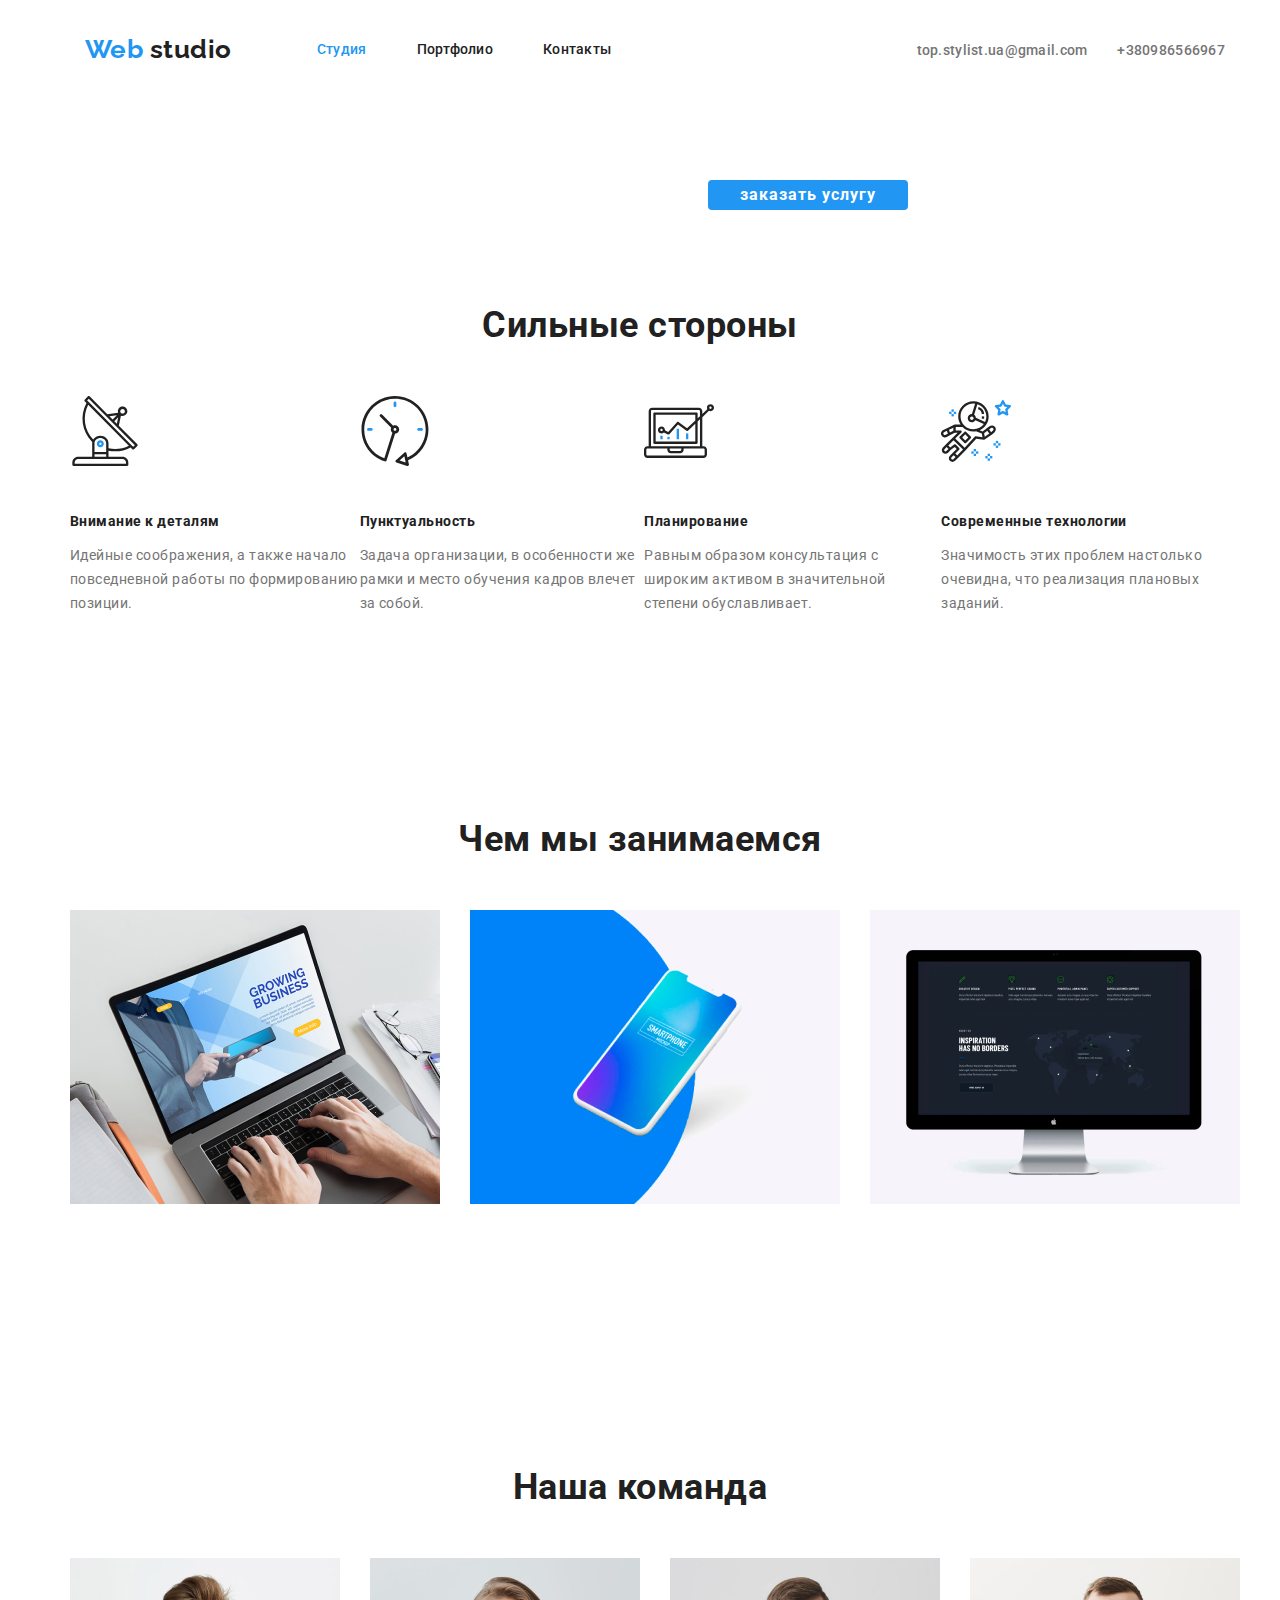
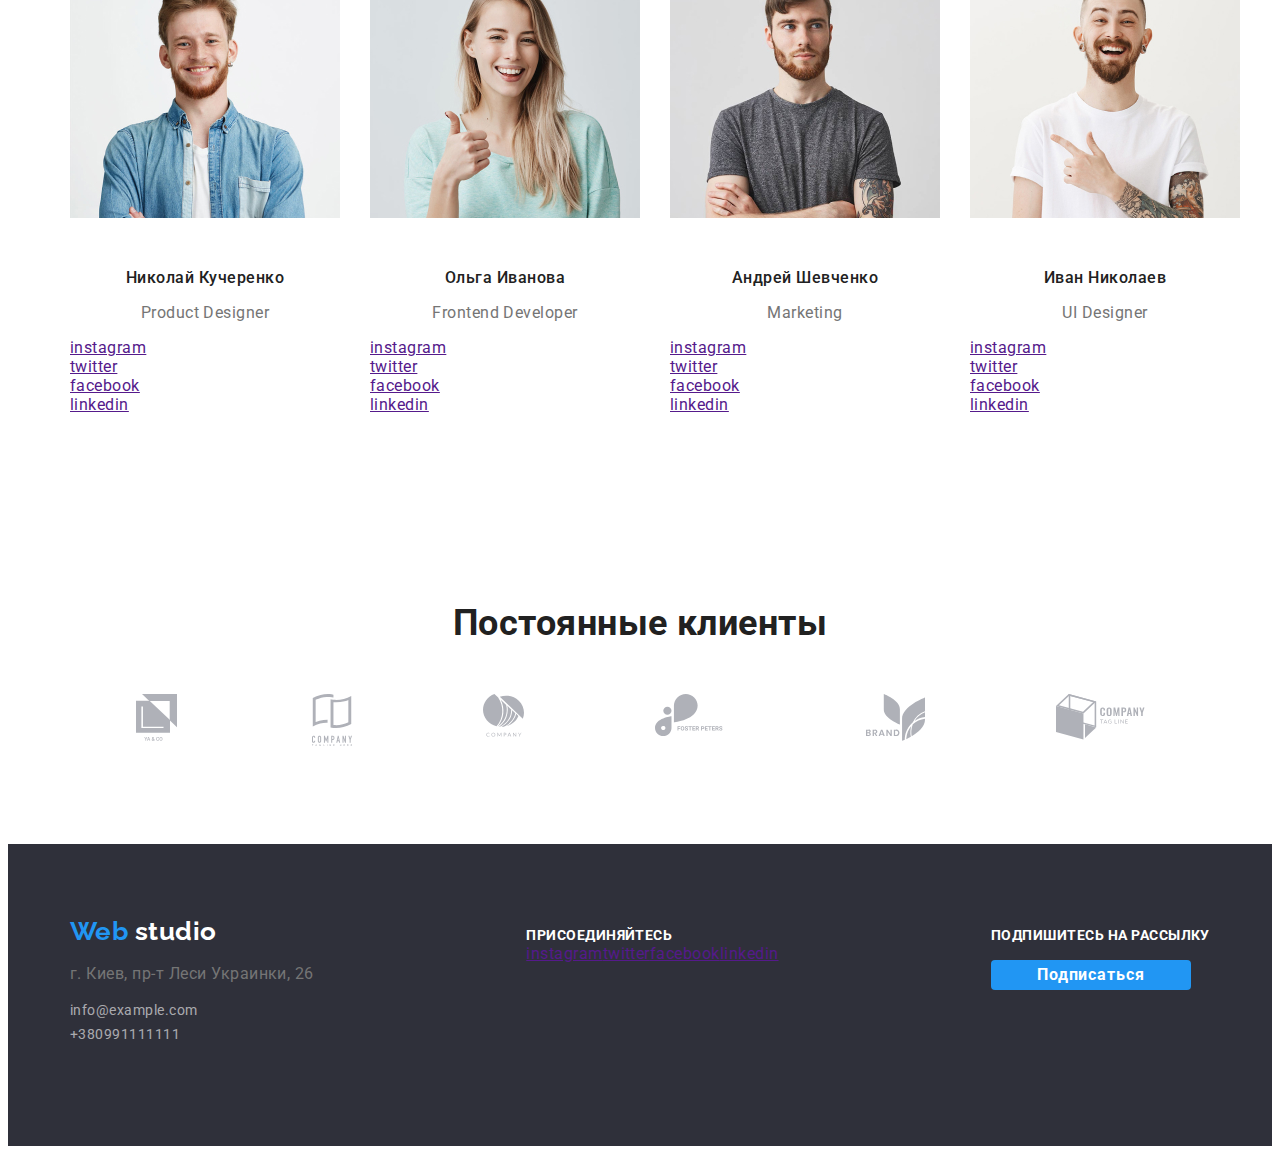
==== index.html @ e204d61e "загружает дз №3" ====
<!DOCTYPE html>
<html lang="ru">
  <head>
    <meta charset="UTF-8" />
    <meta name="viewport" content="width=device-width, initial-scale=1.0" />
    <title>Document</title>
    <link
      href="https://fonts.googleapis.com/css2?family=Raleway:wght@700&family=Roboto:wght@400;500;700&display=swap"
      rel="stylesheet"
    />
    <link rel="stylesheet" href="./css/styles.css" />
  </head>
  <body>
    <!-- navigator-->

    <header class="page-header container">
      <div class="container main-nav">
        <a href="./index.html" class="logo"
          >Web <span class="part-logo">studio</span></a
        >
        <nav class="main-nav">
          <ul class="site-nav list">
            <li class="item"><a href="" class="link main">Студия</a></li>
            <li class="item">
              <a href="./portfolio.html" class="link">Портфолио</a>
            </li>
            <li class="item"><a href="" class="link">Контакты</a></li>
          </ul>
        </nav>
        <!--contact-->
        <ul class="nav-registration list">
          <li class="item">
            <a class="link" href="mailto:top.stylist.ua@gmail.com"
              >top.stylist.ua@gmail.com</a
            >
          </li>
          <li class="item">
            <a class="link" href="tel:+380986566967">+380986566967</a>
          </li>
        </ul>
      </div>
    </header>

    <main>
      <!--hero-->

      <!-- forma order-->
      <section class="hero">
        <div>
          <h1 class="title">Эффективные решения для вашего бизнеса</h1>
          <a class="button" href="">заказать услугу</a>
        </div>
      </section>

      <section class="section">
        <!--our qualities-->
        <h2 class="section-title">Сильные стороны</h2>
        <div class="container">
          <ul class="strong-side list">
            <li>
              <img class="img" src="./image/antenna.svg" alt="антена" />
              <h3 class="title">Внимание к деталям</h3>
              <p class="text">
                Идейные соображения, а также начало повседневной работы по
                формированию позиции.
              </p>
            </li>
            <li>
              <img class="img" src="./image/clock1.svg" alt="часы" />
              <h3 class="title">Пунктуальность</h3>
              <p class="text">
                Задача организации, в особенности же рамки и место обучения
                кадров влечет за собой.
              </p>
            </li>
            <li>
              <img class="img" src="./image/diagram1.svg" alt="диаграмма" />
              <h3 class="title">Планирование</h3>
              <p class="text">
                Равным образом консультация с широким активом в значительной
                степени обуславливает.
              </p>
            </li>
            <li>
              <img class="img" src="./image/astronaut.svg" alt="астронафт" />
              <h3 class="title">Современные технологии</h3>
              <p class="text">
                Значимость этих проблем настолько очевидна, что реализация
                плановых заданий.
              </p>
            </li>
          </ul>
        </div>
      </section>

      <!--product -->

      <section class="section">
        <div class="container">
          <h2 class="section-title">Чем мы занимаемся</h2>
          <ul class="our-profile list">
            <li class="flex-element">
              <img src="./image/laptop.jpg" alt="ноутбук" width="370" />
              <h3 class="title">Десктопные приложения</h3>
            </li>
            <li class="flex-element">
              <img src="./image/phone.jpg" alt="телефон" width="370" />
              <h3 class="title">Мобильные приложения</h3>
            </li>
            <li class="flex-element">
              <img src="./image/desktop.jpg" alt="компьютер" width="370" />
              <h3 class="title">Дизайнерские решения</h3>
            </li>
          </ul>
        </div>
      </section>

      <!-- our team-->
      <div class="container">
        <section class="section team">
          <h2 class="section-title">Наша команда</h2>
          <ul class="flex-team list">
            <li class="element">
              <img
                class="img"
                src="./image/nikolay-kucheryavenko.jpg"
                alt="джон"
                width="270"
              />
              <h3 class="team-title">Николай Кучеренко</h3>
              <p class="text">Product Designer</p>
              <ul class="list">
                <li><a href="">instagram</a></li>
                <li><a href="">twitter</a></li>
                <li><a href="">facebook</a></li>
                <li><a href="">linkedin</a></li>
              </ul>
            </li>

            <li class="element">
              <img
                class="img"
                src="./image/olga-ivanova.jpg"
                alt="марта"
                width="270"
              />
              <h3 class="team-title">Ольга Иванова</h3>
              <p class="text">Frontend Developer</p>
              <ul class="list">
                <li><a href="">instagram</a></li>
                <li><a href="">twitter</a></li>
                <li><a href="">facebook</a></li>
                <li><a href="">linkedin</a></li>
              </ul>
            </li>
            <li class="element">
              <img
                class="img"
                src="./image/andrey-shevchenko.jpg"
                alt="роберт"
                width="270"
              />
              <h3 class="team-title">Андрей Шевченко</h3>
              <p class="text">Marketing</p>
              <ul class="list">
                <li><a href="">instagram</a></li>
                <li><a href="">twitter</a></li>
                <li><a href="">facebook</a></li>
                <li><a href="">linkedin</a></li>
              </ul>
            </li>
            <li class="element">
              <img
                class="img"
                src="./image/ivan-nikolaev.jpg"
                alt="мартин"
                width="270"
              />
              <h3 class="team-title">Иван Николаев</h3>
              <p class="text">UI Designer</p>
              <ul class="list">
                <li><a href="">instagram</a></li>
                <li><a href="">twitter</a></li>
                <li><a href="">facebook</a></li>
                <li><a href="">linkedin</a></li>
              </ul>
            </li>
          </ul>
        </section>
      </div>
      <!-- our client-->
      <section class="section container">
        <h2 class="section-title">Постоянные клиенты</h2>
        <ul class="flex-client list">
          <li class="element">
            <a href=""><img src="./image/client1.svg" alt="клиент1" /></a>
          </li>
          <li class="element">
            <a href=""><img src="./image/client2.svg" alt="клиент2" /></a>
          </li>
          <li class="element">
            <a href=""><img src="./image/client3.svg" alt="клиент3" /></a>
          </li>
          <li class="element">
            <a href=""><img src="./image/client4.svg" alt="клиент4" /></a>
          </li>
          <li class="element">
            <a href=""><img src="./image/client5.svg" alt="клиент5" /></a>
          </li>
          <li class="element">
            <a href=""><img src="./image/client6.svg" alt="клиент6" /></a>
          </li>
        </ul>
      </section>
    </main>
    <footer class="footer">
      <div class="footer-flex container">
        <address class="adres">
          <a class="logo" href=""
            >Web <span class="logo-footer"> studio</span></a
          >
          <p class="text-adres">г. Киев, пр-т Леси Украинки, 26</p>
          <a class="link" href="mailto:info@example.com">info@example.com</a>
          <br />
          <a class="link" href="tel:+380991111111">+380991111111</a>
        </address>

        <div class="contact-footer">
          <b class="contact">Присоединяйтесь</b>
          <ul class="social list">
            <li><a href="">instagram</a></li>
            <li><a href="">twitter</a></li>
            <li><a href="">facebook</a></li>
            <li><a href="">linkedin</a></li>
          </ul>
        </div>
        <div class="contact-button">
          <b class="contact">Подпишитесь на рассылку</b> <br />
          <p class="button">Подписаться</p>
        </div>
      </div>
    </footer>
  </body>
</html>
---- css/styles.css ----
:root {
  --primary-text-color: #757575;
  --title-text-color: #212121;
  --accent-color: #2196f3;
  --primary-white-color: #ffffff;
  

  --secondary-background: #F5F4FA;
  --footer-color: #2F303A;
  --secondary-link: rgba(255, 255, 255, 0.6)


}
/* основной текст тексат #757575 */
/* текст заголовков #212121 */
/* цвет наведения #2196F3 */
/* фон первичный #E5E5E5 */
/* фон  вторичный #F5F4FA */
/* фон хэдер #FFFFFF */
/* фон футер #2F303A */



*, ::before, ::after {
  box-sizing: border-box;
}

body {
  background-color:var(--primary-white-color);
  color: var(--primary-text-color);
  font-family: roboto, sans-serif;
  letter-spacing: 0.03em;
}
h1,
h2,
h3,
h4,
h5,
h6 {
  color: var(--title-text-color);
}

.container {
  margin-left: auto;
  margin-right: auto;
  width: 1170px;
  padding-left: 15px;
  padding-right: 15px;
  

}
.container-padding {
  padding-bottom: 94px;
  padding-top: 94px;
  margin-bottom: 94px;
  background-color: var(--secondary-background);
}
/* header */

.page-header {
  background-color: var(--primary-white-color)
margin-bottom: 0px;

}
  

/* logo */
.logo {
  
  color: var(--accent-color);
  font-family: Raleway;

  font-weight: 700;
  font-size: 26px;
  line-height: 1.2;
  text-decoration: none;
}

.part-logo {
  color: var(--title-text-color);
}
.logo-footer {
  color: var(--primary-white-color);
}

.part-logo:hover,
.part-logo:focus {
  color: var(--accent-color);
}
.logo:hover,
.logo:focus {
  color: var(--title-text-color);
}
/* все списки */

.list {
  padding: 0;
  margin: 0;
  list-style: none;
}
/* nav */

.main-nav {
  display: flex ;
  align-items: center; 
  margin-bottom: 0px;
}

.site-nav {
  display: flex;
  margin-left: 85px;
  

}
.site-nav .item {
  margin-right: 50px;
  
}

.site-nav .item:last-child {
  margin-right: 0px;
}

.site-nav .link {
  display: block;
  padding-top: 32px;
  padding-bottom: 32px;

  color: var(--title-text-color);

  font-weight: 500;
  font-size: 14px;
  line-height: 1.14;
  letter-spacing: 0.02em;
  text-decoration: none;

}
.site-nav .link:hover,
.site-nav .link:focus {
  color: Var(--accent-color);
}

.nav-registration {
  display: flex;
  margin-left: auto;
}


.nav-registration .item:not(:last-child) {
  margin-right: 30px;
}

.nav-registration .item {
  display: block;
  padding-top: 32px;
  padding-bottom: 32px;Ї

  }
  .nav-registration .link {
    color: var(--primary-text-color);
    font-weight: 500;
    font-size: 14px;
    line-height: 1.14;
    letter-spacing: 0.02em;
    text-decoration: none;
  }
  .nav-registration .link:hover,
  .nav-registration .link:focus {
    color: Var(--accent-color);
  }
  
  

  .site-nav .link.main {
    color: var(--accent-color);
  }
  /* Hero */
  .hero {
    min-width: 1600px;
    

    text-align: center;


   
  }
  .hero .title {
    margin-top: 0;
    margin-bottom: 30;
    color: var(--primary-white-color);

    font-weight: 900;
    font-size: 44px;
    line-height: 1.36;

    text-align: center;
    letter-spacing: 0.06em;
    text-transform: uppercase;
  }

  /* button */
  .button {
    display: inline-block;
    min-width: 200px;
    border-radius: 4px;
    padding: 10px 32 px;

    color: var(--primary-white-color);
    background-color: var(--accent-color);

    font-weight: 700;
    font-size: 16px;
    line-height: 1.87;
    letter-spacing: 0.06em;
    text-decoration: none;
    text-align: center;
  }
  .button-filter {
    display: flex;
    justify-content: center ;
    margin-top: 94px;
    margin-bottom: 50px;
  }
  
  
  .button-filter .button {
    
    color: var(--title-text-color);
    background-color:var(--secondary-background)  ;
    border: 0px;
    
    
    padding-left: 22px;
    padding-right: 22px;
    padding-top: 6px;
    padding-bottom: 6px;
    min-width: 73px;
    margin-right: 8px;
  }

  .button-filter:last-child
  {
    margin-right: 0px;
  }
  .button-filter .button:hover,.button-filter .button:focus {
    background-color: var(--accent-color);
    color: var(--primary-white-color);
  }

  /* section */
  .section-title {
  margin-top: 0;
  margin-bottom: 50px;
  color: var(--title-text-color);

  font-weight: 700;
  font-size: 36px;
  line-height: 1.17;
  text-align: center;
}
.section .title {
  margin-bottom: 10px;
}

  .section {
    padding-top: 94px;
    padding-bottom: 94px;
    
  }
.section .no-padding {
  padding-top: 0px;
  padding-bottom: 0px;
}






.section .img {
  margin-bottom: 30px;
}


/* strong-side */

.strong-side {
  display: flex;
  

}

.strong-side .title {
  color: var(--title-text-color);

  font-weight: 700;
  font-size: 14px;
  line-height: 1.14;
}

.strong-side .text {
  font-weight: 400;
  font-size: 14px;
  line-height: 1.71;
}
/* our profile */

.our-profile {
  display: flex;
  margin-left: auto;
  margin-right: auto;
  
}

.our-profile .title {

  
  color: var(--primary-white-color);
  
  font-weight: 700;
  font-size: 14px;
  line-height: 1.14;

  text-align: center;
}
/* our team */
.flex-team
{ 
display: flex;
margin-left: auto;
margin-right: auto;

}
.flex-team .element:not(:last-child)  {
  margin-right: 30px;
  }


.team-title {
  font-weight: 500;
  font-size: 16px;
  line-height: 1.19;

  text-align: center;
  margin-bottom: 10px;
}

.team .text {
  font-weight: 400;
  font-size: 16px;
  line-height: 1.19;

  text-align: center;
}

/* our client */

.flex-client  {
  display: flex;
  
}

.flex-client .element
{
  
  margin-right: 30px;
  margin-left: auto;
margin-right: auto;
  }


/* footer  */

.footer-flex{
display: flex;
  justify-content: space-between;
  align-items: baseline;
  padding-top: 72px;
  padding-bottom: 100px;
}

.footer {
  background-color: var(--footer-color)
 
}
/* footer logo */
.adres .logo {
  margin-top: 20px;
}

/* adres */
.adres {
  font-style: normal;
  
}
}
.adres .text {
  color: var(--primary-white-color);

  font-weight: 400;
  font-size: 14px;
  line-height: 1.71;
}
.adres .link {
  color: var(--secondary-link);

  font-weight: 400;
  font-size: 14px;
  line-height: 1.71;
  text-decoration: none;
}  
  .adres .link:hover, .adres .link:focus
   {
    color: var(--accent-color)
  }

/* contact */



.contact {
  margin-bottom: 20px;

  color: var(--primary-white-color);

  font-weight: 700;
  font-size: 14px;
  line-height: 1.14;

  text-transform: uppercase;
}

.social {
  display: flex;
}
/* our project */

.project {
  display: flex;
  flex-wrap: wrap;
  
}

.project-link {
  text-decoration: none;
}

.flex-element {
  width: 380px;
  margin-right: 30px;
  margin-bottom: 30px;


}

.flex-element:nth-child(3n)
{
  margin-right: 0px;
}
 
.flex-element:not(:nth-child(-n + 3))  {
margin-bottom: 0px;}


.project .title {
  color: var(--title-text-color);

  font-weight: 700;
  font-size: 18px;
  line-height: 2;

  letter-spacing: 0.06em;
}
.project .text {
  color: var(--primary-text-color);

  font-weight: 400;
  font-size: 16px;
  line-height: 1.9;
}
.project .description {
  color: var(--primary-white-color);
  background-color: var(--accent-color);

  font-weight: 400;
  font-size: 18px;
  line-height: 1.56;
}

.card-content {
padding-left: 24px;
padding-right: 24px;
padding-top: 20px;
padding-bottom: 20px;

width: 370px  ;



background: var(--primary-white-color);
border: 1px solid #EEEEEE;
box-sizing: border-box;

}

.card-image {
  display: block;
}
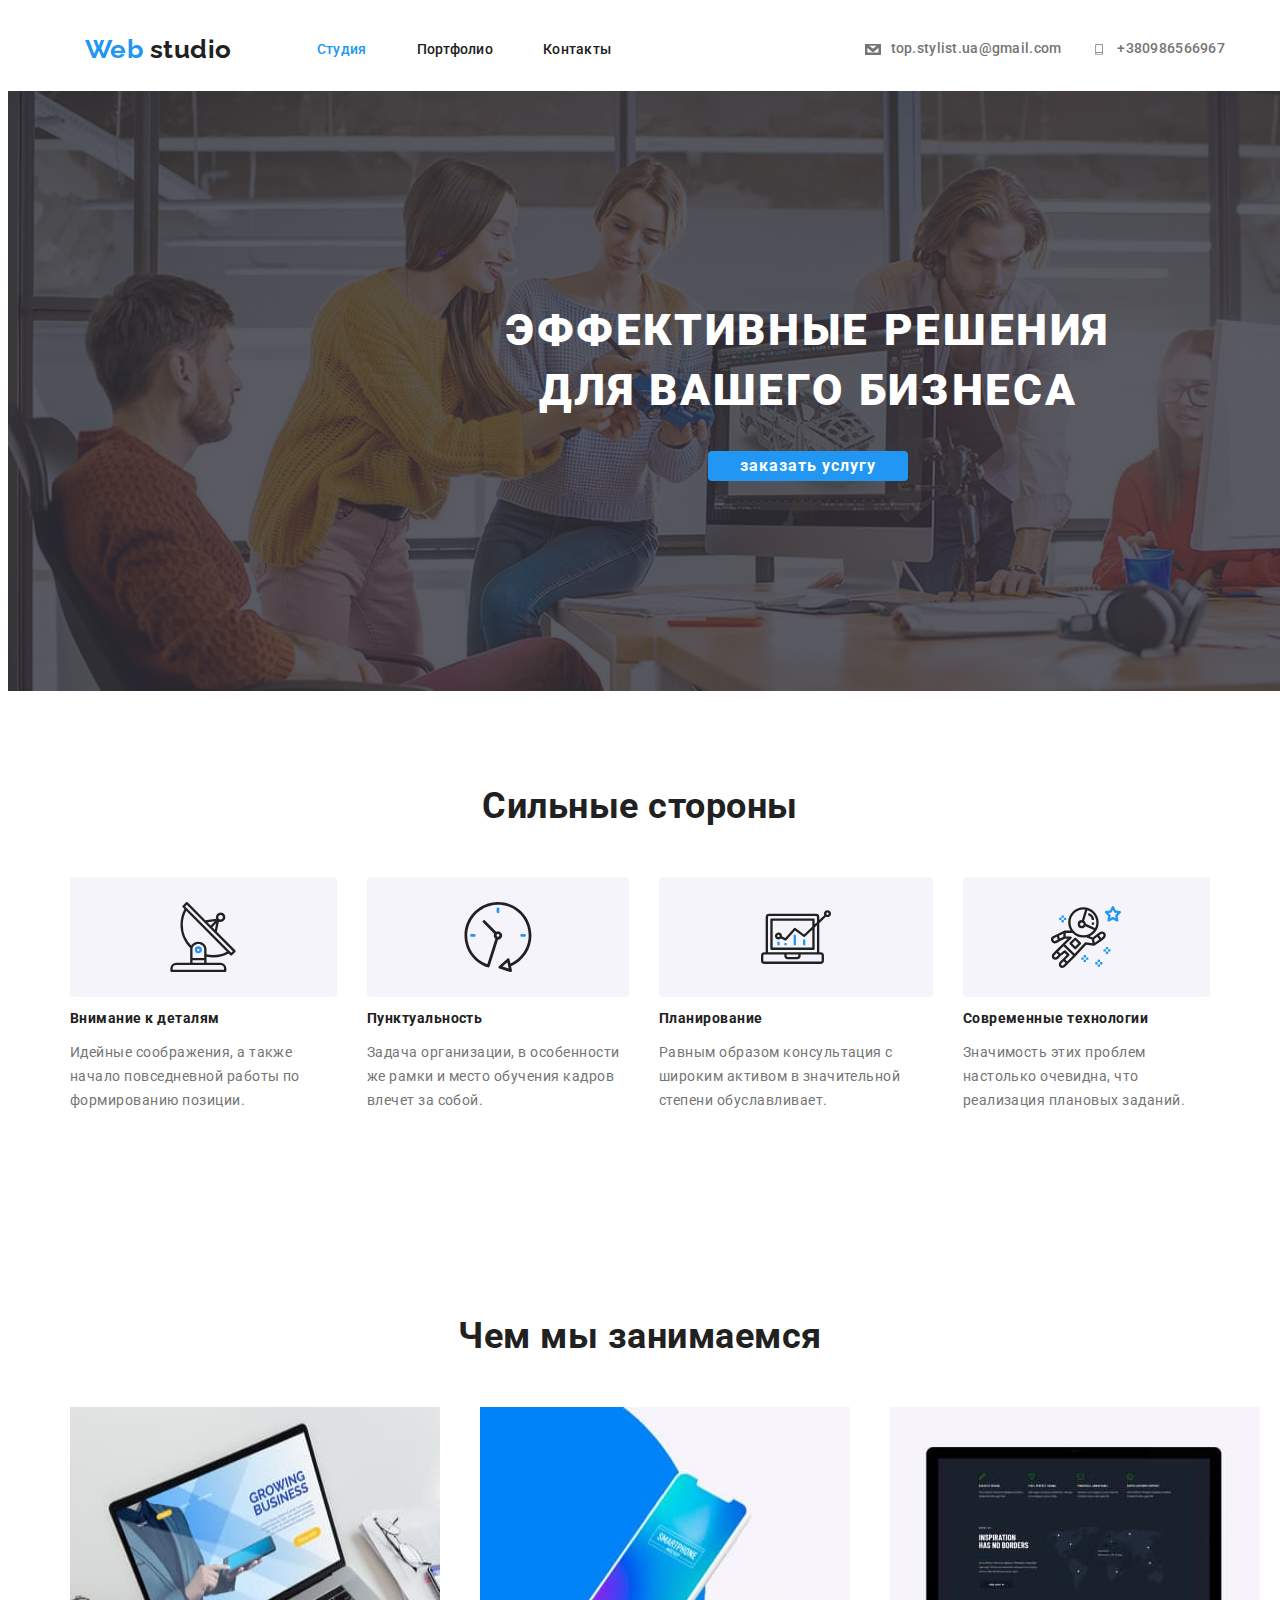
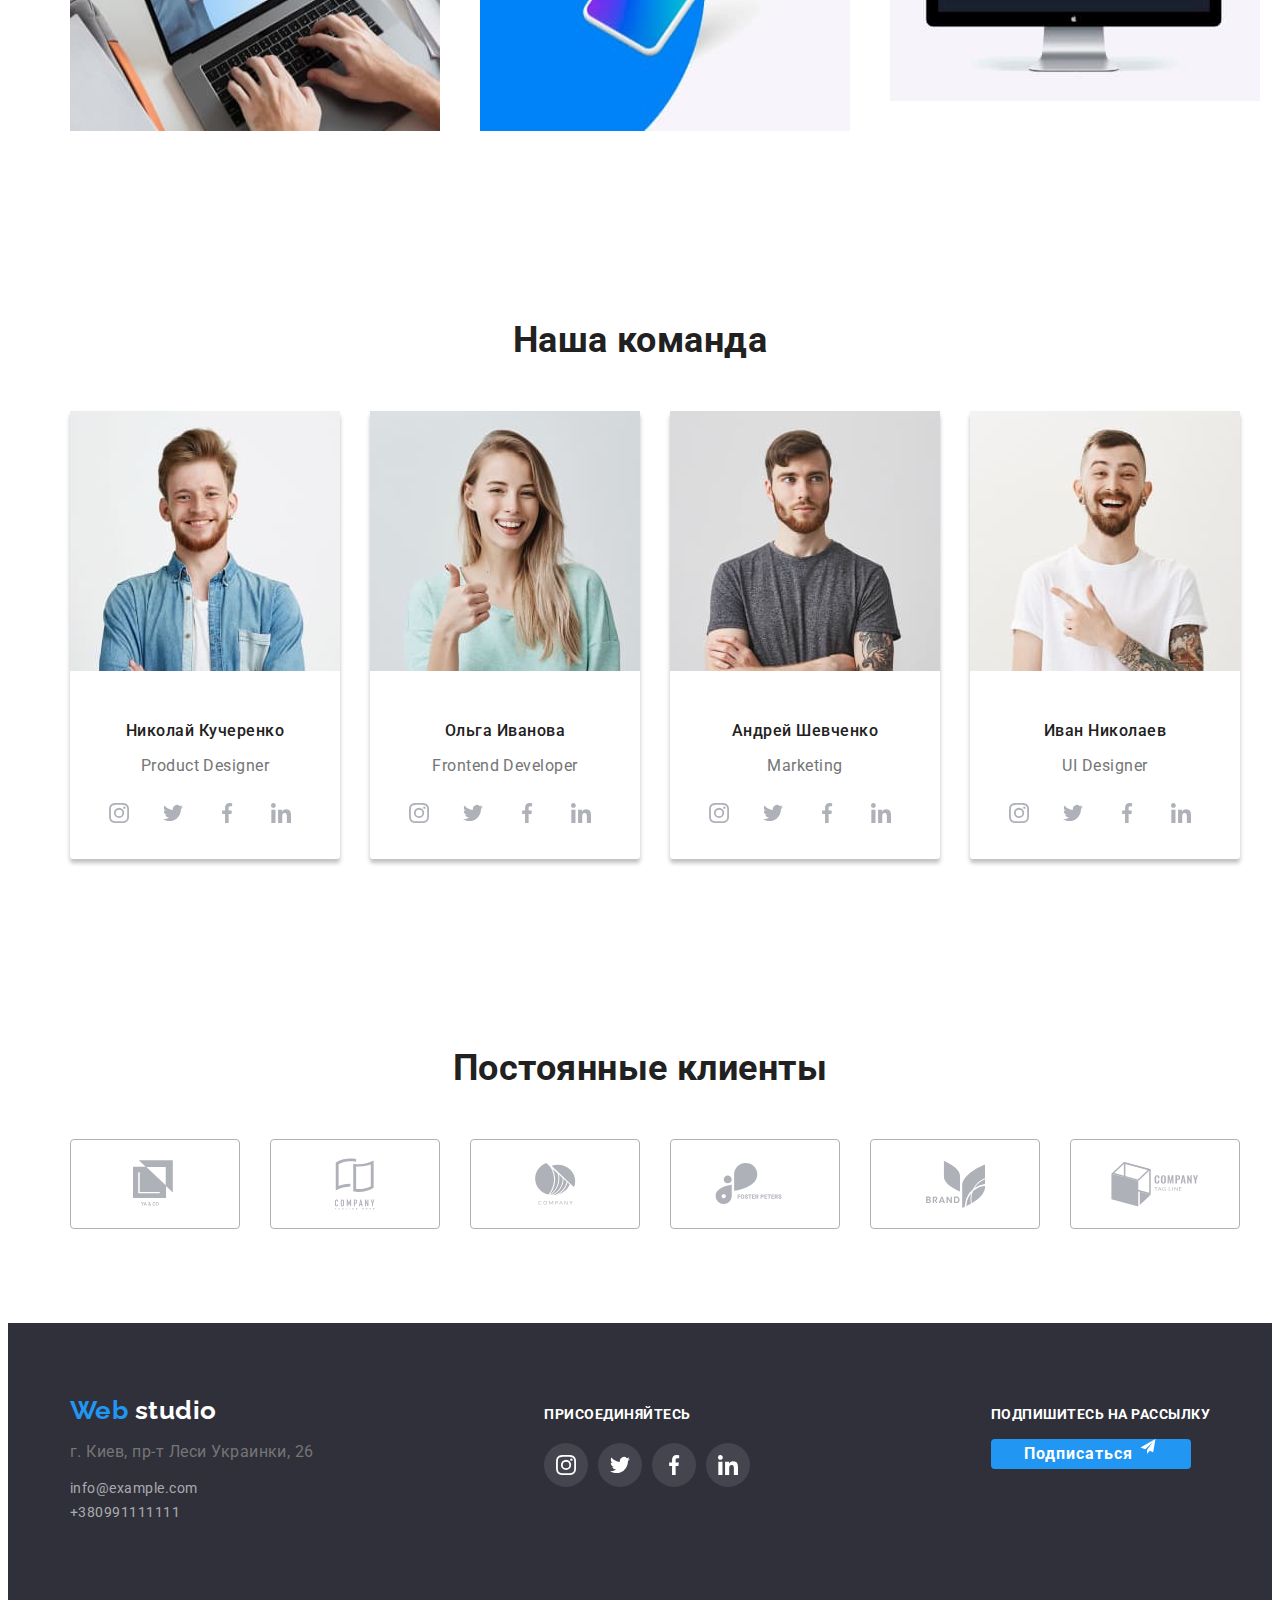
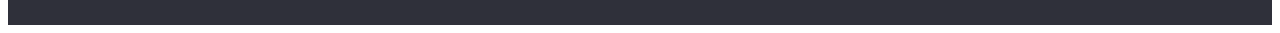
==== commit 0cb3a3ec: "раставляет декоративные элементы" ====
--- a/index.html
+++ b/index.html
@@ -28,14 +28,26 @@
           </ul>
         </nav>
         <!--contact-->
+
         <ul class="nav-registration list">
           <li class="item">
-            <a class="link" href="mailto:top.stylist.ua@gmail.com"
-              >top.stylist.ua@gmail.com</a
-            >
+            <div class="icon-contact">
+              <svg class="svg-contact" width="16" height="11.2">
+                <use href="./image/symbol-defs-opt.svg#icon-envelope"></use>
+              </svg>
+
+              <a class="link" href="mailto:top.stylist.ua@gmail.com"
+                >top.stylist.ua@gmail.com</a
+              >
+            </div>
           </li>
           <li class="item">
-            <a class="link" href="tel:+380986566967">+380986566967</a>
+            <div class="icon-contact">
+              <svg class="svg-contact" width="16" height="11.2">
+                <use href="./image/symbol-defs-opt.svg#icon-smartphone"></use>
+              </svg>
+              <a class="link" href="tel:+380986566967">+380986566967</a>
+            </div>
           </li>
         </ul>
       </div>
@@ -47,42 +59,61 @@
       <!-- forma order-->
       <section class="hero">
         <div>
-          <h1 class="title">Эффективные решения для вашего бизнеса</h1>
+          <h1 class="title">
+            Эффективные решения <br />
+            для вашего бизнеса
+          </h1>
           <a class="button" href="">заказать услугу</a>
         </div>
       </section>
 
       <section class="section">
-        <!--our qualities-->
+        <!--strong side-->
         <h2 class="section-title">Сильные стороны</h2>
         <div class="container">
           <ul class="strong-side list">
-            <li>
-              <img class="img" src="./image/antenna.svg" alt="антена" />
+            <li class="icon">
+              <div class="background">
+                <svg class="svg" width="70" height="70">
+                  <use href="./image/symbol-defs-opt.svg#icon-antenna"></use>
+                </svg>
+              </div>
               <h3 class="title">Внимание к деталям</h3>
               <p class="text">
                 Идейные соображения, а также начало повседневной работы по
                 формированию позиции.
               </p>
             </li>
-            <li>
-              <img class="img" src="./image/clock1.svg" alt="часы" />
+            <li class="icon">
+              <div class="background">
+                <svg class="svg" width="70" height="70">
+                  <use href="./image/symbol-defs-opt.svg#icon-clock1"></use>
+                </svg>
+              </div>
               <h3 class="title">Пунктуальность</h3>
               <p class="text">
                 Задача организации, в особенности же рамки и место обучения
                 кадров влечет за собой.
               </p>
             </li>
-            <li>
-              <img class="img" src="./image/diagram1.svg" alt="диаграмма" />
+            <li class="icon">
+              <div class="background">
+                <svg class="svg" width="70" height="70">
+                  <use href="./image/symbol-defs-opt.svg#icon-diagram"></use>
+                </svg>
+              </div>
               <h3 class="title">Планирование</h3>
               <p class="text">
                 Равным образом консультация с широким активом в значительной
                 степени обуславливает.
               </p>
             </li>
-            <li>
-              <img class="img" src="./image/astronaut.svg" alt="астронафт" />
+            <li class="icon">
+              <div class="background">
+                <svg class="svg" width="70" height="70">
+                  <use href="./image/symbol-defs-opt.svg#icon-astronaut"></use>
+                </svg>
+              </div>
               <h3 class="title">Современные технологии</h3>
               <p class="text">
                 Значимость этих проблем настолько очевидна, что реализация
@@ -129,11 +160,43 @@
               />
               <h3 class="team-title">Николай Кучеренко</h3>
               <p class="text">Product Designer</p>
-              <ul class="list">
-                <li><a href="">instagram</a></li>
-                <li><a href="">twitter</a></li>
-                <li><a href="">facebook</a></li>
-                <li><a href="">linkedin</a></li>
+              <ul class="list team-icon">
+                <li>
+                  <a class="svg" href=""
+                    ><svg width="20" height="20">
+                      <use
+                        href="./image/symbol-defs-opt.svg#icon-instagram"
+                      ></use>
+                    </svg>
+                  </a>
+                </li>
+                <li>
+                  <a class="svg" href=""
+                    ><svg width="20" height="20">
+                      <use
+                        href="./image/symbol-defs-opt.svg#icon-twitter"
+                      ></use>
+                    </svg>
+                  </a>
+                </li>
+                <li>
+                  <a class="svg" href=""
+                    ><svg width="20" height="20">
+                      <use
+                        href="./image/symbol-defs-opt.svg#icon-facebook"
+                      ></use>
+                    </svg>
+                  </a>
+                </li>
+                <li>
+                  <a class="svg" href=""
+                    ><svg width="20" height="20">
+                      <use
+                        href="./image/symbol-defs-opt.svg#icon-linkedin"
+                      ></use>
+                    </svg>
+                  </a>
+                </li>
               </ul>
             </li>
 
@@ -146,11 +209,43 @@
               />
               <h3 class="team-title">Ольга Иванова</h3>
               <p class="text">Frontend Developer</p>
-              <ul class="list">
-                <li><a href="">instagram</a></li>
-                <li><a href="">twitter</a></li>
-                <li><a href="">facebook</a></li>
-                <li><a href="">linkedin</a></li>
+              <ul class="list team-icon">
+                <li>
+                  <a class="svg" href=""
+                    ><svg width="20" height="20">
+                      <use
+                        href="./image/symbol-defs-opt.svg#icon-instagram"
+                      ></use>
+                    </svg>
+                  </a>
+                </li>
+                <li>
+                  <a class="svg" href=""
+                    ><svg width="20" height="20">
+                      <use
+                        href="./image/symbol-defs-opt.svg#icon-twitter"
+                      ></use>
+                    </svg>
+                  </a>
+                </li>
+                <li>
+                  <a class="svg" href=""
+                    ><svg width="20" height="20">
+                      <use
+                        href="./image/symbol-defs-opt.svg#icon-facebook"
+                      ></use>
+                    </svg>
+                  </a>
+                </li>
+                <li>
+                  <a class="svg" href=""
+                    ><svg width="20" height="20">
+                      <use
+                        href="./image/symbol-defs-opt.svg#icon-linkedin"
+                      ></use>
+                    </svg>
+                  </a>
+                </li>
               </ul>
             </li>
             <li class="element">
@@ -162,11 +257,43 @@
               />
               <h3 class="team-title">Андрей Шевченко</h3>
               <p class="text">Marketing</p>
-              <ul class="list">
-                <li><a href="">instagram</a></li>
-                <li><a href="">twitter</a></li>
-                <li><a href="">facebook</a></li>
-                <li><a href="">linkedin</a></li>
+              <ul class="list team-icon">
+                <li>
+                  <a class="svg" href=""
+                    ><svg width="20" height="20">
+                      <use
+                        href="./image/symbol-defs-opt.svg#icon-instagram"
+                      ></use>
+                    </svg>
+                  </a>
+                </li>
+                <li>
+                  <a class="svg" href=""
+                    ><svg width="20" height="20">
+                      <use
+                        href="./image/symbol-defs-opt.svg#icon-twitter"
+                      ></use>
+                    </svg>
+                  </a>
+                </li>
+                <li>
+                  <a class="svg" href=""
+                    ><svg width="20" height="20">
+                      <use
+                        href="./image/symbol-defs-opt.svg#icon-facebook"
+                      ></use>
+                    </svg>
+                  </a>
+                </li>
+                <li>
+                  <a class="svg" href=""
+                    ><svg width="20" height="20">
+                      <use
+                        href="./image/symbol-defs-opt.svg#icon-linkedin"
+                      ></use>
+                    </svg>
+                  </a>
+                </li>
               </ul>
             </li>
             <li class="element">
@@ -178,11 +305,43 @@
               />
               <h3 class="team-title">Иван Николаев</h3>
               <p class="text">UI Designer</p>
-              <ul class="list">
-                <li><a href="">instagram</a></li>
-                <li><a href="">twitter</a></li>
-                <li><a href="">facebook</a></li>
-                <li><a href="">linkedin</a></li>
+              <ul class="list team-icon">
+                <li>
+                  <a class="svg" href=""
+                    ><svg width="20" height="20">
+                      <use
+                        href="./image/symbol-defs-opt.svg#icon-instagram"
+                      ></use>
+                    </svg>
+                  </a>
+                </li>
+                <li>
+                  <a class="svg" href=""
+                    ><svg width="20" height="20">
+                      <use
+                        href="./image/symbol-defs-opt.svg#icon-twitter"
+                      ></use>
+                    </svg>
+                  </a>
+                </li>
+                <li>
+                  <a class="svg" href=""
+                    ><svg width="20" height="20">
+                      <use
+                        href="./image/symbol-defs-opt.svg#icon-facebook"
+                      ></use>
+                    </svg>
+                  </a>
+                </li>
+                <li>
+                  <a class="svg" href=""
+                    ><svg width="20" height="20">
+                      <use
+                        href="./image/symbol-defs-opt.svg#icon-linkedin"
+                      ></use>
+                    </svg>
+                  </a>
+                </li>
               </ul>
             </li>
           </ul>
@@ -193,26 +352,51 @@
         <h2 class="section-title">Постоянные клиенты</h2>
         <ul class="flex-client list">
           <li class="element">
-            <a href=""><img src="./image/client1.svg" alt="клиент1" /></a>
-          </li>
-          <li class="element">
-            <a href=""><img src="./image/client2.svg" alt="клиент2" /></a>
-          </li>
-          <li class="element">
-            <a href=""><img src="./image/client3.svg" alt="клиент3" /></a>
-          </li>
-          <li class="element">
-            <a href=""><img src="./image/client4.svg" alt="клиент4" /></a>
-          </li>
-          <li class="element">
-            <a href=""><img src="./image/client5.svg" alt="клиент5" /></a>
-          </li>
-          <li class="element">
-            <a href=""><img src="./image/client6.svg" alt="клиент6" /></a>
+            <a class="svg" href="">
+              <svg width="44" height="49">
+                <use href="./image/symbol-defs-opt.svg#icon-client1"></use>
+              </svg>
+            </a>
+          </li>
+          <li class="element">
+            <a class="svg" href="">
+              <svg width="40" height="52">
+                <use href="./image/symbol-defs-opt.svg#icon-client2"></use>
+              </svg>
+            </a>
+          </li>
+          <li class="element">
+            <a class="svg" href="">
+              <svg width="41" height="42">
+                <use href="./image/symbol-defs-opt.svg#icon-client3"></use>
+              </svg>
+            </a>
+          </li>
+          <li class="element">
+            <a class="svg" href="">
+              <svg width="80" height="42">
+                <use href="./image/symbol-defs-opt.svg#icon-client4"></use>
+              </svg>
+            </a>
+          </li>
+          <li class="element">
+            <a class="svg" href="">
+              <svg width="59" height="47">
+                <use href="./image/symbol-defs-opt.svg#icon-client5"></use>
+              </svg>
+            </a>
+          </li>
+          <li class="element">
+            <a class="svg" href="">
+              <svg width="88" height="45">
+                <use href="./image/symbol-defs-opt.svg#icon-client6"></use>
+              </svg>
+            </a>
           </li>
         </ul>
       </section>
     </main>
+    <!-- footer -->
     <footer class="footer">
       <div class="footer-flex container">
         <address class="adres">
@@ -227,16 +411,47 @@
 
         <div class="contact-footer">
           <b class="contact">Присоединяйтесь</b>
-          <ul class="social list">
-            <li><a href="">instagram</a></li>
-            <li><a href="">twitter</a></li>
-            <li><a href="">facebook</a></li>
-            <li><a href="">linkedin</a></li>
+          <ul class="list footer-icon">
+            <li>
+              <a class="svg" href=""
+                ><svg width="20" height="20">
+                  <use href="./image/symbol-defs-opt.svg#icon-instagram"></use>
+                </svg>
+              </a>
+            </li>
+            <li>
+              <a class="svg" href=""
+                ><svg width="20" height="20">
+                  <use href="./image/symbol-defs-opt.svg#icon-twitter"></use>
+                </svg>
+              </a>
+            </li>
+            <li>
+              <a class="svg" href=""
+                ><svg width="20" height="20">
+                  <use href="./image/symbol-defs-opt.svg#icon-facebook"></use>
+                </svg>
+              </a>
+            </li>
+            <li>
+              <a class="svg" href=""
+                ><svg width="20" height="20">
+                  <use href="./image/symbol-defs-opt.svg#icon-linkedin"></use>
+                </svg>
+              </a>
+            </li>
           </ul>
         </div>
         <div class="contact-button">
           <b class="contact">Подпишитесь на рассылку</b> <br />
-          <p class="button">Подписаться</p>
+          <div>
+          <p class="button">
+            Подписаться
+            <svg width="20" height="20">
+              <use href="./image/symbol-defs-opt.svg#icon-send"></use>
+            </svg>
+            
+          </p>
         </div>
       </div>
     </footer>
--- a/css/styles.css
+++ b/css/styles.css
@@ -7,7 +7,8 @@
 
   --secondary-background: #F5F4FA;
   --footer-color: #2F303A;
-  --secondary-link: rgba(255, 255, 255, 0.6)
+  --secondary-link: rgba(255, 255, 255, 0.6);
+  --icon-color: #AFB1B8;
 
 
 }
@@ -153,7 +154,8 @@
 .nav-registration .item {
   display: block;
   padding-top: 32px;
-  padding-bottom: 32px;Ї
+  padding-bottom: 32px;
+  
 
   }
   .nav-registration .link {
@@ -167,8 +169,24 @@
   .nav-registration .link:hover,
   .nav-registration .link:focus {
     color: Var(--accent-color);
-  }
-  
+    
+  }
+  .icon-contact {
+  display: inline-flex;
+  fill: var(--primary-text-color);
+  align-items: center;
+  
+  
+}
+.svg-contact {
+  margin-right: 10px;
+}
+  
+.icon-contact:hover,
+.icon-contact:focus
+{
+  fill: var(--accent-color);
+}
   
 
   .site-nav .link.main {
@@ -176,17 +194,35 @@
   }
   /* Hero */
   .hero {
+  display: flex;
+  justify-content: center;
+  align-items: center;
+
+
     min-width: 1600px;
+    height: 600px;
+    margin-left: auto;
+    margin-right: auto;
+    background-image: linear-gradient(to right, 
+    rgba(47, 48, 58, 0.8),
+    rgba(47, 48, 58, 0.8)
+    ),
+    url(../image/Header-opt.jpg);
+    block-size: cover;
+    background-repeat: no-repeat;
+    background-position:center;
+    background-color: var(--footer-color);
+
+    text-align: center;
+
+
+   
+  }
+  .hero .title {
     
 
-    text-align: center;
-
-
-   
-  }
-  .hero .title {
-    margin-top: 0;
-    margin-bottom: 30;
+    margin-top: 0px;
+    margin-bottom: 30px;
     color: var(--primary-white-color);
 
     font-weight: 900;
@@ -284,11 +320,63 @@
 
 /* strong-side */
 
+
 .strong-side {
   display: flex;
-  
-
-}
+
+}
+
+.strong-side .icon:not(:last-child) {
+  margin-right: 30px;
+}
+
+
+  
+.strong-side .background {
+  
+  display: flex;
+  justify-content: center;
+  align-items: center;
+}
+
+.icon .background {
+  background-color: var(--secondary-background);
+  
+  height: 120px;
+ 
+
+
+border-radius: 4px; 
+}
+
+ /* .strong-side .icon::before {
+  display: block;
+  content: "";
+  height: 120px;
+  
+  
+  block-size: contain;  
+  background-repeat: no-repeat;
+  background-position: center;
+  background-color: var(--secondary-background);
+  border-radius: 4px;
+}
+
+.strong-side .icon:nth-child(1)::before {
+  background-image: url(../image/antenna.svg);
+}
+
+.strong-side .icon:nth-child(2)::before {
+  background-image: url(../image/clock1.svg);
+}
+
+.strong-side .icon:nth-child(3)::before {
+  background-image: url(../image/diagram1.svg);
+}
+
+.strong-side .icon:nth-child(4)::before {
+  background-image: url(../image/astronaut.svg);
+} */
 
 .strong-side .title {
   color: var(--title-text-color);
@@ -329,7 +417,11 @@
 display: flex;
 margin-left: auto;
 margin-right: auto;
-
+}
+
+.flex-team .element {
+  border-radius: 3px;
+  box-shadow: 0px 4px 4px rgba(0, 0, 0, 0.25);
 }
 .flex-team .element:not(:last-child)  {
   margin-right: 30px;
@@ -353,20 +445,68 @@
   text-align: center;
 }
 
+.team-icon {
+  display: flex;
+  justify-content: center;
+  
+}
+
+.team-icon .svg {
+  display: flex;
+  justify-content: center;
+  align-items: center;
+  height: 44px;
+  width: 44px;
+
+  fill: var(--icon-color);
+  
+  border-radius: 50%;
+  margin-right: 10px;
+  margin-bottom: 24px;
+}
+.team-icon .svg:(:last-child) {
+  margin-right: 0px;
+}
+
+.team-icon .svg:hover {
+  fill: var(--primary-white-color);
+  background-color: var(--accent-color);
+  
+}
+
+
 /* our client */
 
 .flex-client  {
   display: flex;
-  
-}
-
-.flex-client .element
-{
-  
+}
+
+
+
+
+.flex-client .svg {
+  display: flex;
+  justify-content: center;
+  align-items: center;
   margin-right: 30px;
-  margin-left: auto;
-margin-right: auto;
-  }
+  border-radius: 4px;
+  border: 1px solid var(--icon-color);
+  fill: var(--icon-color);
+
+   
+
+  
+  width: 170px;
+  height: 90px;
+}
+
+.flex-client .svg:hover {
+  fill: var(--accent-color);
+  border-color: var(--accent-color);
+}
+
+.flex-client .element:last-child {
+  margin-right: 0px;}
 
 
 /* footer  */
@@ -419,9 +559,11 @@
 
 
 .contact {
-  margin-bottom: 20px;
+ 
 
   color: var(--primary-white-color);
+
+  
 
   font-weight: 700;
   font-size: 14px;
@@ -430,9 +572,34 @@
   text-transform: uppercase;
 }
 
-.social {
-  display: flex;
-}
+/* cоц сети */
+.footer-icon {
+  display: flex;
+  
+}
+.footer-icon .svg {
+  display: flex;
+  justify-content: center;
+  align-items: center;
+  height: 44px;
+  width: 44px;
+
+  background-color: rgba(255, 255, 255, 0.1);
+  fill: var(--primary-white-color);
+  
+  border-radius: 50%;
+  margin-right: 10px;
+  margin-top: 20px;
+}
+
+.footer-icon .svg:hover {
+  
+  background-color: var(--accent-color);
+  
+}
+
+
+
 /* our project */
 
 .project {
@@ -445,12 +612,17 @@
   text-decoration: none;
 }
 
+
 .flex-element {
+  display: flex;
   width: 380px;
   margin-right: 30px;
   margin-bottom: 30px;
-
-
+}
+
+.project-link:hover
+{
+  box-shadow: 1px 4px 6px rgba(0, 0, 0, 0.16), 0px 4px 4px rgba(0, 0, 0, 0.06), 0px 1px 1px rgba(0, 0, 0, 0.12);;
 }
 
 .flex-element:nth-child(3n)
@@ -458,8 +630,9 @@
   margin-right: 0px;
 }
  
-.flex-element:not(:nth-child(-n + 3))  {
+.flex-element:not(:nth-child(n + 3))  {
 margin-bottom: 0px;}
+
 
 
 .project .title {
@@ -503,6 +676,10 @@
 
 }
 
+.project-link {
+  border-radius: 10px;
+}
 .card-image {
   display: block;
 }
+
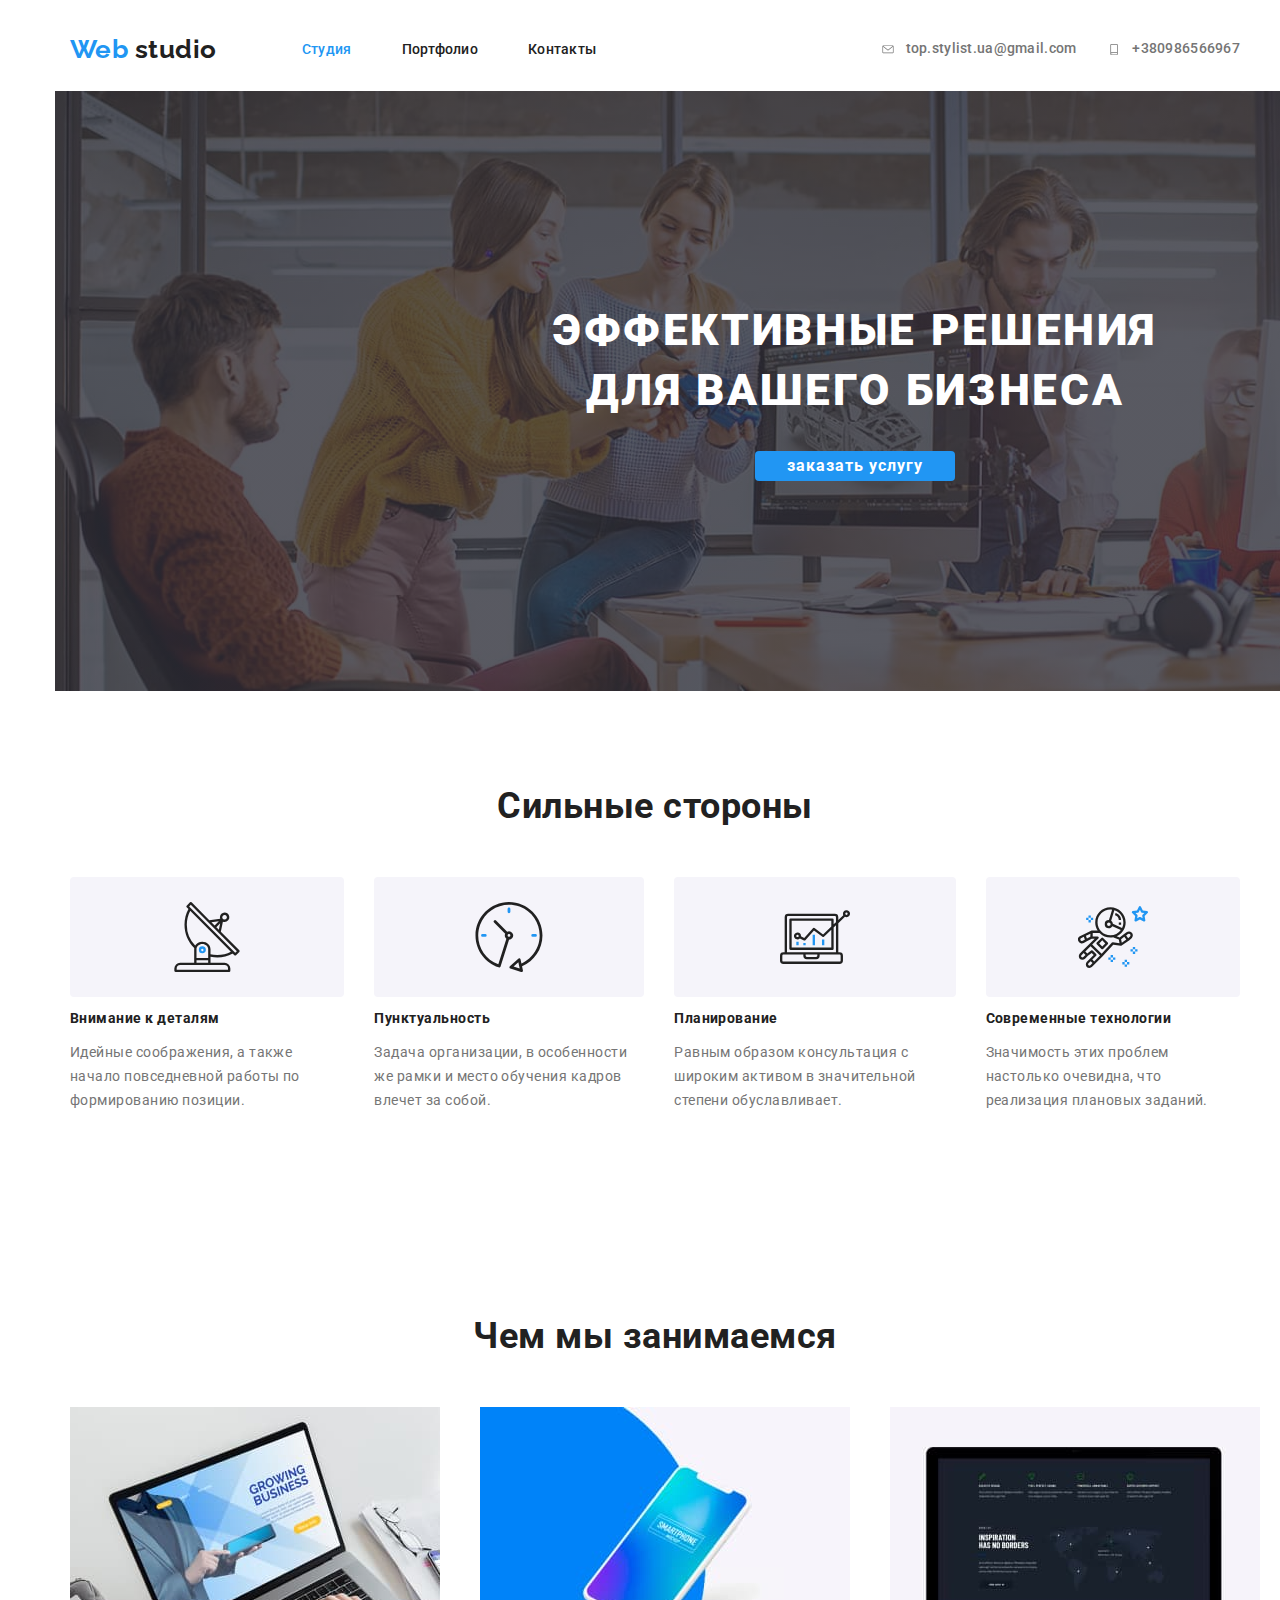
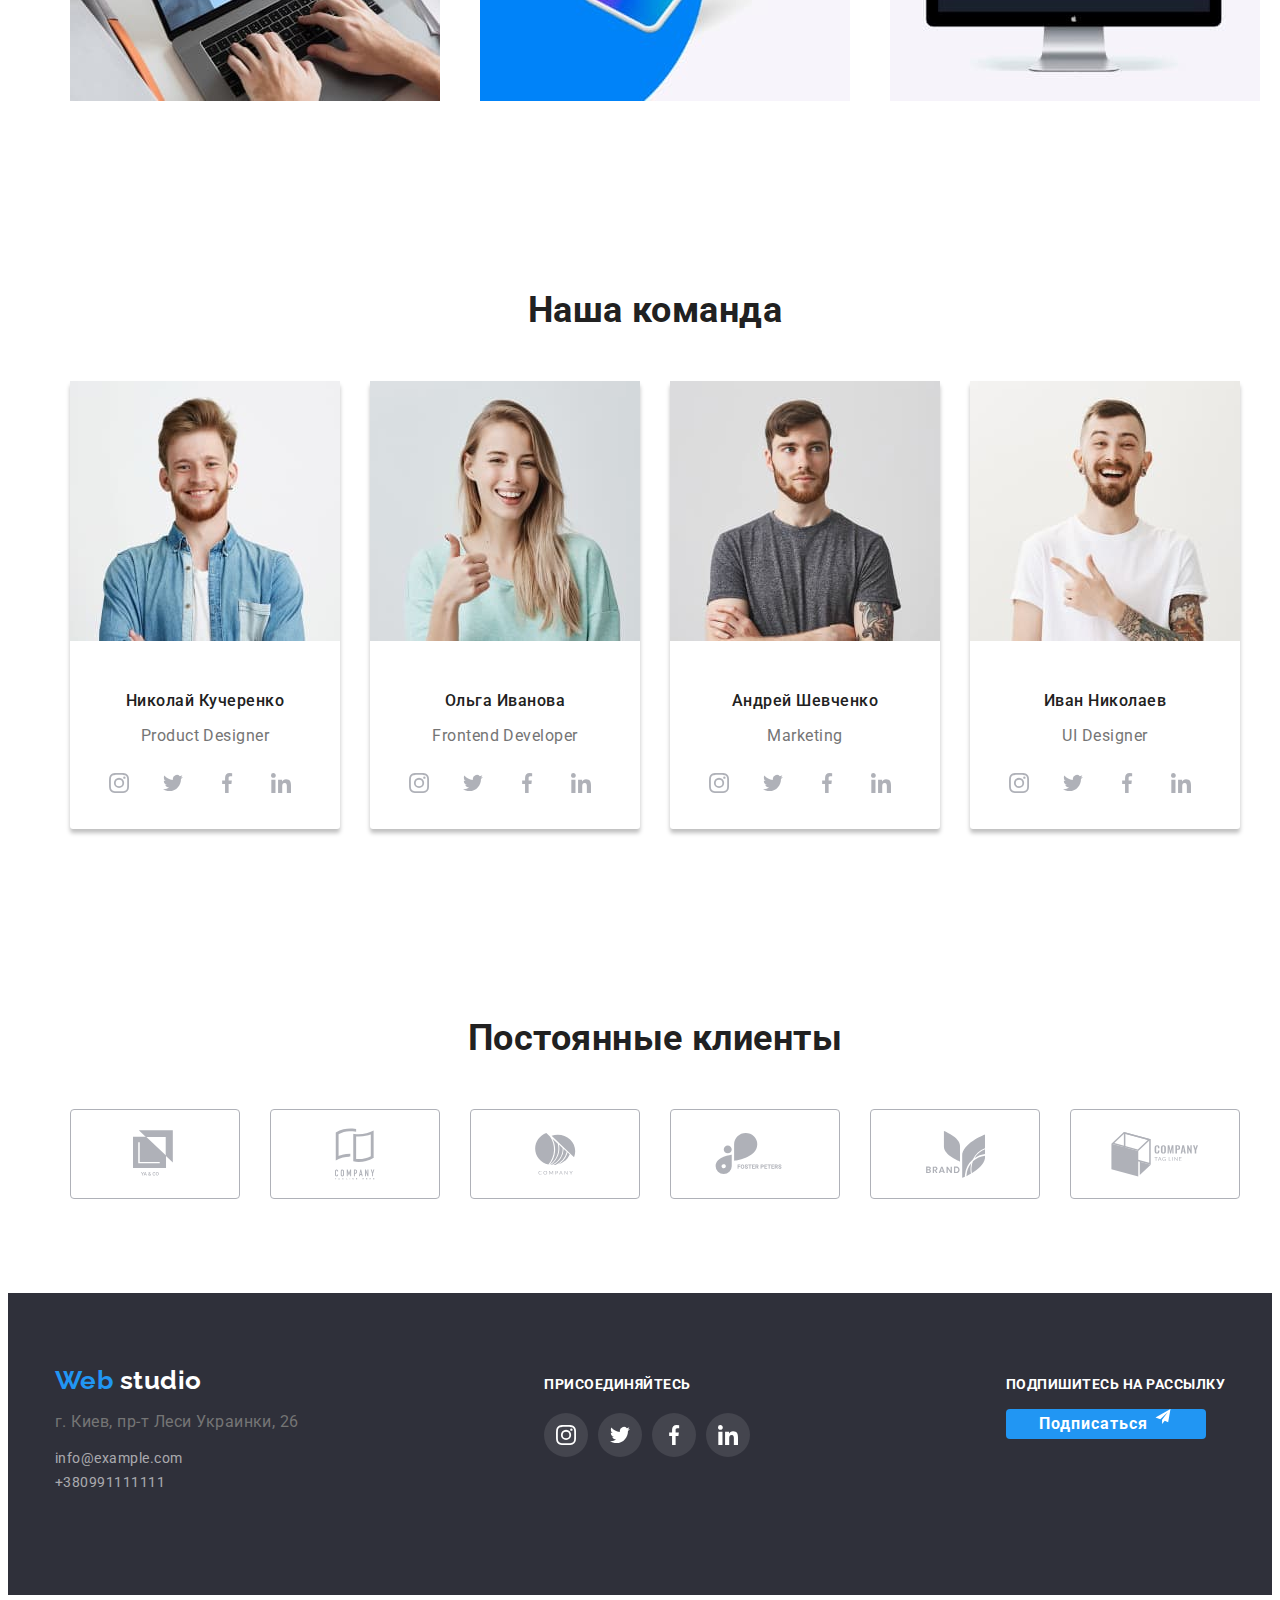
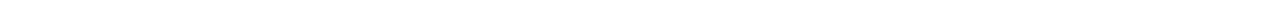
==== commit 35791a5d: "исправляет размеры блоков" ====
--- a/index.html
+++ b/index.html
@@ -53,7 +53,7 @@
       </div>
     </header>
 
-    <main>
+    <main class="container">
       <!--hero-->
 
       <!-- forma order-->
@@ -69,8 +69,9 @@
 
       <section class="section">
         <!--strong side-->
+        <div class="container">
         <h2 class="section-title">Сильные стороны</h2>
-        <div class="container">
+        
           <ul class="strong-side list">
             <li class="icon">
               <div class="background">
--- a/css/styles.css
+++ b/css/styles.css
@@ -44,7 +44,7 @@
 .container {
   margin-left: auto;
   margin-right: auto;
-  width: 1170px;
+  width: 1200px;
   padding-left: 15px;
   padding-right: 15px;
   
@@ -59,7 +59,7 @@
 /* header */
 
 .page-header {
-  background-color: var(--primary-white-color)
+  background-color: var(--primary-white-color);
 margin-bottom: 0px;
 
 }
@@ -180,12 +180,16 @@
 }
 .svg-contact {
   margin-right: 10px;
+  
 }
   
 .icon-contact:hover,
 .icon-contact:focus
 {
   fill: var(--accent-color);
+  align-items: center;
+  justify-content: center;
+
 }
   
 
@@ -400,6 +404,7 @@
   
 }
 
+
 .our-profile .title {
 
   
@@ -417,6 +422,9 @@
 display: flex;
 margin-left: auto;
 margin-right: auto;
+width: 1200;
+padding-left: 15;
+padding-right: 15px;
 }
 
 .flex-team .element {
@@ -617,7 +625,7 @@
   display: flex;
   width: 380px;
   margin-right: 30px;
-  margin-bottom: 30px;
+  
 }
 
 .project-link:hover
@@ -628,6 +636,7 @@
 .flex-element:nth-child(3n)
 {
   margin-right: 0px;
+  
 }
  
 .flex-element:not(:nth-child(n + 3))  {
